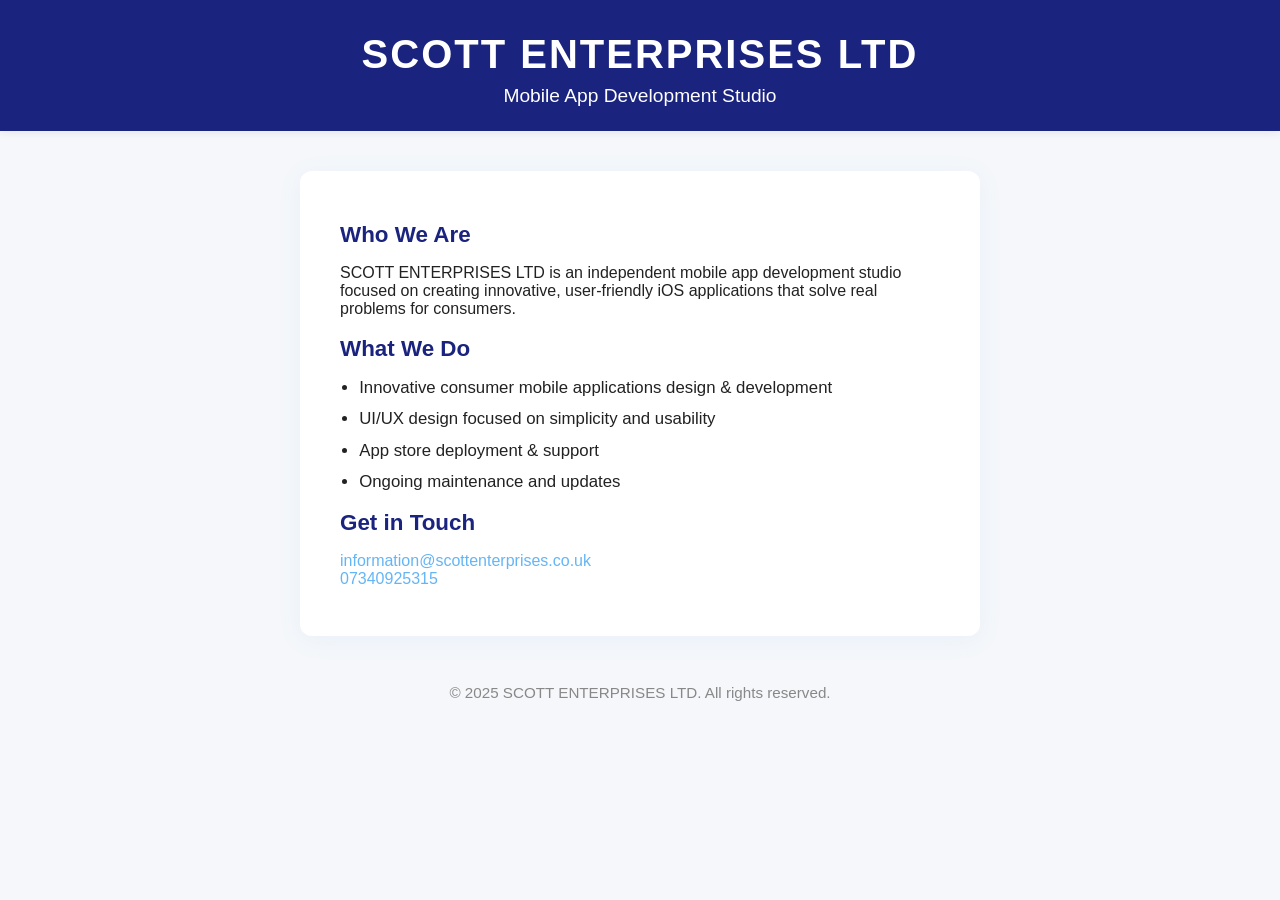
==== index.html @ ec47c18a "Rename webpage.html to index.html" ====
<!DOCTYPE html>
<html lang="en">
<head>
    <meta charset="UTF-8">
    <meta name="viewport" content="width=device-width, initial-scale=1.0">
    <title>SCOTT ENTERPRISES LTD</title>
    <style>
        :root {
            --primary: #1a237e;
            --accent: #64b5f6;
            --background: #f5f7fa;
            --text: #222;
            --white: #fff;
        }
        body {
            margin: 0;
            padding: 0;
            font-family: 'Segoe UI', 'Helvetica Neue', Arial, 'Liberation Sans', sans-serif;
            background: var(--background);
            color: var(--text);
            min-height: 100vh;
        }
        header {
            background: var(--primary);
            color: var(--white);
            padding: 2rem 0 1.5rem 0;
            text-align: center;
            box-shadow: 0 2px 8px rgba(26,35,126,0.08);
        }
        header h1 {
            margin: 0;
            font-size: 2.5rem;
            letter-spacing: 2px;
        }
        header p {
            margin: 0.5rem 0 0 0;
            font-size: 1.2rem;
            font-weight: 300;
        }
        main {
            max-width: 600px;
            margin: 2.5rem auto;
            background: var(--white);
            border-radius: 12px;
            box-shadow: 0 4px 24px rgba(100,181,246,0.08);
            padding: 2rem 2.5rem;
        }
        .section-title {
            color: var(--primary);
            font-size: 1.4rem;
            margin-bottom: 1rem;
            font-weight: 600;
        }
        ul {
            padding-left: 1.2rem;
        }
        li {
            margin-bottom: 0.7rem;
            font-size: 1.05rem;
        }
        footer {
            text-align: center;
            color: #888;
            font-size: 0.95rem;
            margin: 3rem 0 1rem 0;
        }
        @media (max-width: 700px) {
            main {
                padding: 1.2rem 1rem;
            }
            header h1 {
                font-size: 2rem;
            }
        }
    </style>
</head>
<body>
    <header>
        <h1>SCOTT ENTERPRISES LTD</h1>
        <p>Mobile App Development Studio</p>
    </header>
    <main>
        <div>
            <h2 class="section-title">Who We Are</h2>
            <p>
                SCOTT ENTERPRISES LTD is an independent mobile app development studio focused on creating innovative, user-friendly iOS applications that solve real problems for consumers.
            </p>
        </div>
        <div>
            <h2 class="section-title">What We Do</h2>
            <ul>
                <li>Innovative consumer mobile applications design &amp; development</li>
                <li>UI/UX design focused on simplicity and usability</li>
                <li>App store deployment &amp; support</li>
                <li>Ongoing maintenance and updates</li>
            </ul>
        </div>
        <div>
            <h2 class="section-title">Get in Touch</h2>
            <p>
                <a href="mailto:information@scottenterprises.co.uk" style="color: var(--accent); text-decoration: none; font-weight: 500;">information@scottenterprises.co.uk</a><br>
                <a href="tel:07340925315" style="color: var(--accent); text-decoration: none; font-weight: 500;">07340925315</a>
            </p>
        </div>
    </main>
    <footer>
        &copy; 2025 SCOTT ENTERPRISES LTD. All rights reserved.
    </footer>
</body>
</html>
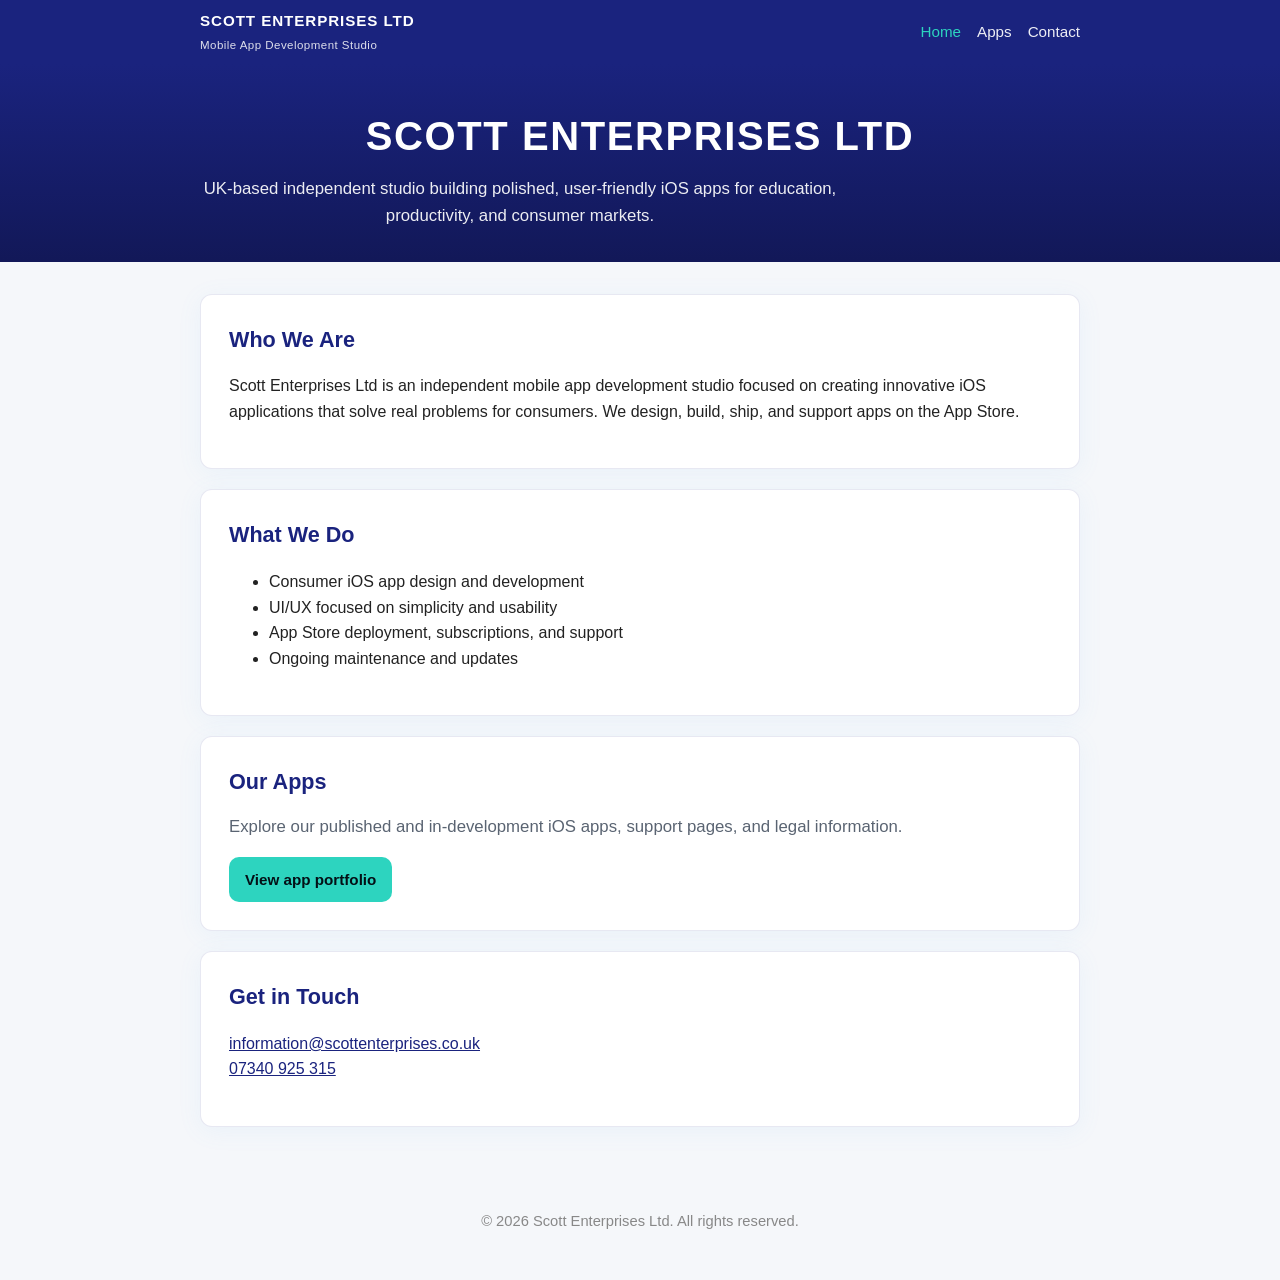
==== commit 84d23055: "Add app portfolio and CS Quiz legal pages for Scott Enterprises site. Expand the company homepage wi" ====
--- a/index.html
+++ b/index.html
@@ -1,110 +1,75 @@
 <!DOCTYPE html>
-<html lang="en">
+<html lang="en-GB">
 <head>
     <meta charset="UTF-8">
     <meta name="viewport" content="width=device-width, initial-scale=1.0">
-    <title>SCOTT ENTERPRISES LTD</title>
-    <style>
-        :root {
-            --primary: #1a237e;
-            --accent: #64b5f6;
-            --background: #f5f7fa;
-            --text: #222;
-            --white: #fff;
-        }
-        body {
-            margin: 0;
-            padding: 0;
-            font-family: 'Segoe UI', 'Helvetica Neue', Arial, 'Liberation Sans', sans-serif;
-            background: var(--background);
-            color: var(--text);
-            min-height: 100vh;
-        }
-        header {
-            background: var(--primary);
-            color: var(--white);
-            padding: 2rem 0 1.5rem 0;
-            text-align: center;
-            box-shadow: 0 2px 8px rgba(26,35,126,0.08);
-        }
-        header h1 {
-            margin: 0;
-            font-size: 2.5rem;
-            letter-spacing: 2px;
-        }
-        header p {
-            margin: 0.5rem 0 0 0;
-            font-size: 1.2rem;
-            font-weight: 300;
-        }
-        main {
-            max-width: 600px;
-            margin: 2.5rem auto;
-            background: var(--white);
-            border-radius: 12px;
-            box-shadow: 0 4px 24px rgba(100,181,246,0.08);
-            padding: 2rem 2.5rem;
-        }
-        .section-title {
-            color: var(--primary);
-            font-size: 1.4rem;
-            margin-bottom: 1rem;
-            font-weight: 600;
-        }
-        ul {
-            padding-left: 1.2rem;
-        }
-        li {
-            margin-bottom: 0.7rem;
-            font-size: 1.05rem;
-        }
-        footer {
-            text-align: center;
-            color: #888;
-            font-size: 0.95rem;
-            margin: 3rem 0 1rem 0;
-        }
-        @media (max-width: 700px) {
-            main {
-                padding: 1.2rem 1rem;
-            }
-            header h1 {
-                font-size: 2rem;
-            }
-        }
-    </style>
+    <title>Scott Enterprises Ltd | iOS App Studio</title>
+    <meta name="description" content="Scott Enterprises Ltd is a UK-based iOS app studio building consumer mobile apps including GCSE &amp; A Level CS Quiz, BetReset, and GSC Dashboard.">
+    <meta name="robots" content="index, follow">
+    <link rel="canonical" href="https://scottenterprises.co.uk/">
+    <link rel="stylesheet" href="styles.css">
 </head>
 <body>
-    <header>
-        <h1>SCOTT ENTERPRISES LTD</h1>
-        <p>Mobile App Development Studio</p>
+    <header class="site-header">
+        <div class="site-header-inner">
+            <a class="brand" href="index.html">
+                SCOTT ENTERPRISES LTD
+                <span>Mobile App Development Studio</span>
+            </a>
+            <nav class="site-nav" aria-label="Primary">
+                <a href="index.html" aria-current="page">Home</a>
+                <a href="apps/index.html">Apps</a>
+                <a href="mailto:information@scottenterprises.co.uk">Contact</a>
+            </nav>
+        </div>
     </header>
+
+    <section class="hero">
+        <div class="page-shell">
+            <h1>SCOTT ENTERPRISES LTD</h1>
+            <p>UK-based independent studio building polished, user-friendly iOS apps for education, productivity, and consumer markets.</p>
+        </div>
+    </section>
+
     <main>
-        <div>
-            <h2 class="section-title">Who We Are</h2>
-            <p>
-                SCOTT ENTERPRISES LTD is an independent mobile app development studio focused on creating innovative, user-friendly iOS applications that solve real problems for consumers.
-            </p>
-        </div>
-        <div>
-            <h2 class="section-title">What We Do</h2>
-            <ul>
-                <li>Innovative consumer mobile applications design &amp; development</li>
-                <li>UI/UX design focused on simplicity and usability</li>
-                <li>App store deployment &amp; support</li>
-                <li>Ongoing maintenance and updates</li>
-            </ul>
-        </div>
-        <div>
-            <h2 class="section-title">Get in Touch</h2>
-            <p>
-                <a href="mailto:information@scottenterprises.co.uk" style="color: var(--accent); text-decoration: none; font-weight: 500;">information@scottenterprises.co.uk</a><br>
-                <a href="tel:07340925315" style="color: var(--accent); text-decoration: none; font-weight: 500;">07340925315</a>
-            </p>
+        <div class="page-shell">
+            <section class="card">
+                <h2 class="section-title">Who We Are</h2>
+                <p>
+                    Scott Enterprises Ltd is an independent mobile app development studio focused on creating innovative iOS applications that solve real problems for consumers. We design, build, ship, and support apps on the App Store.
+                </p>
+            </section>
+
+            <section class="card">
+                <h2 class="section-title">What We Do</h2>
+                <ul>
+                    <li>Consumer iOS app design and development</li>
+                    <li>UI/UX focused on simplicity and usability</li>
+                    <li>App Store deployment, subscriptions, and support</li>
+                    <li>Ongoing maintenance and updates</li>
+                </ul>
+            </section>
+
+            <section class="card">
+                <h2 class="section-title">Our Apps</h2>
+                <p class="lead">Explore our published and in-development iOS apps, support pages, and legal information.</p>
+                <div class="button-row">
+                    <a class="button button-primary" href="apps/index.html">View app portfolio</a>
+                </div>
+            </section>
+
+            <section class="card">
+                <h2 class="section-title">Get in Touch</h2>
+                <p>
+                    <a href="mailto:information@scottenterprises.co.uk">information@scottenterprises.co.uk</a><br>
+                    <a href="tel:07340925315">07340 925 315</a>
+                </p>
+            </section>
         </div>
     </main>
-    <footer>
-        &copy; 2025 SCOTT ENTERPRISES LTD. All rights reserved.
+
+    <footer class="site-footer">
+        <p>&copy; 2026 Scott Enterprises Ltd. All rights reserved.</p>
     </footer>
 </body>
 </html>
--- a/styles.css
+++ b/styles.css
@@ -0,0 +1,275 @@
+:root {
+    --primary: #1a237e;
+    --primary-dark: #121858;
+    --accent: #2dd4bf;
+    --accent-soft: #64b5f6;
+    --background: #f5f7fa;
+    --text: #222;
+    --muted: #5a6472;
+    --white: #fff;
+    --border: rgba(26, 35, 126, 0.1);
+    --shadow: 0 4px 24px rgba(100, 181, 246, 0.08);
+    --radius: 12px;
+    --max-width: 920px;
+}
+
+* {
+    box-sizing: border-box;
+}
+
+body {
+    margin: 0;
+    font-family: 'Segoe UI', 'Helvetica Neue', Arial, 'Liberation Sans', sans-serif;
+    background: var(--background);
+    color: var(--text);
+    min-height: 100vh;
+    line-height: 1.6;
+}
+
+a {
+    color: var(--primary);
+}
+
+a:hover {
+    color: var(--accent-soft);
+}
+
+.site-header {
+    background: var(--primary);
+    color: var(--white);
+    box-shadow: 0 2px 8px rgba(26, 35, 126, 0.12);
+}
+
+.site-header-inner,
+.page-shell {
+    max-width: var(--max-width);
+    margin: 0 auto;
+    padding: 0 1.25rem;
+}
+
+.site-header-inner {
+    display: flex;
+    align-items: center;
+    justify-content: space-between;
+    gap: 1rem;
+    min-height: 4rem;
+}
+
+.brand {
+    color: var(--white);
+    text-decoration: none;
+    font-weight: 700;
+    letter-spacing: 0.06em;
+    font-size: 0.95rem;
+}
+
+.brand span {
+    display: block;
+    font-size: 0.72rem;
+    font-weight: 400;
+    letter-spacing: 0.04em;
+    opacity: 0.85;
+    margin-top: 0.15rem;
+}
+
+.site-nav {
+    display: flex;
+    flex-wrap: wrap;
+    gap: 0.35rem 1rem;
+}
+
+.site-nav a {
+    color: rgba(255, 255, 255, 0.92);
+    text-decoration: none;
+    font-size: 0.95rem;
+}
+
+.site-nav a:hover,
+.site-nav a[aria-current="page"] {
+    color: var(--accent);
+}
+
+.hero {
+    background: linear-gradient(180deg, var(--primary) 0%, var(--primary-dark) 100%);
+    color: var(--white);
+    padding: 2.5rem 0 2rem;
+    text-align: center;
+}
+
+.hero-compact {
+    padding: 2rem 0 1.5rem;
+    text-align: left;
+}
+
+.hero h1 {
+    margin: 0 0 0.5rem;
+    font-size: clamp(1.8rem, 4vw, 2.5rem);
+    letter-spacing: 0.04em;
+}
+
+.hero p {
+    margin: 0;
+    font-size: 1.05rem;
+    font-weight: 300;
+    opacity: 0.92;
+    max-width: 40rem;
+}
+
+.hero-compact p {
+    max-width: none;
+}
+
+main {
+    padding: 2rem 0 3rem;
+}
+
+.card,
+.panel {
+    background: var(--white);
+    border-radius: var(--radius);
+    box-shadow: var(--shadow);
+    border: 1px solid var(--border);
+    padding: 1.75rem;
+    margin-bottom: 1.25rem;
+}
+
+.section-title {
+    color: var(--primary);
+    font-size: 1.35rem;
+    margin: 0 0 0.85rem;
+    font-weight: 600;
+}
+
+.lead {
+    font-size: 1.05rem;
+    color: var(--muted);
+    margin-top: 0;
+}
+
+.grid-2 {
+    display: grid;
+    gap: 1rem;
+}
+
+.app-card {
+    display: grid;
+    grid-template-columns: 64px 1fr;
+    gap: 1rem;
+    align-items: start;
+}
+
+.app-icon {
+    width: 64px;
+    height: 64px;
+    border-radius: 14px;
+    box-shadow: 0 6px 18px rgba(0, 0, 0, 0.12);
+}
+
+.app-card h3 {
+    margin: 0 0 0.35rem;
+    font-size: 1.15rem;
+}
+
+.app-card p {
+    margin: 0 0 0.75rem;
+    color: var(--muted);
+    font-size: 0.98rem;
+}
+
+.meta-links {
+    display: flex;
+    flex-wrap: wrap;
+    gap: 0.5rem 1rem;
+    font-size: 0.92rem;
+}
+
+.meta-links a {
+    text-decoration: none;
+    font-weight: 500;
+}
+
+.button-row {
+    display: flex;
+    flex-wrap: wrap;
+    gap: 0.75rem;
+    margin-top: 1rem;
+}
+
+.button {
+    display: inline-block;
+    padding: 0.65rem 1rem;
+    border-radius: 10px;
+    text-decoration: none;
+    font-weight: 600;
+    font-size: 0.95rem;
+}
+
+.button-primary {
+    background: var(--accent);
+    color: #041016;
+}
+
+.button-secondary {
+    background: rgba(26, 35, 126, 0.08);
+    color: var(--primary);
+}
+
+.legal-content h2 {
+    font-size: 1.15rem;
+    margin: 1.75rem 0 0.65rem;
+    color: var(--primary);
+}
+
+.legal-content h2:first-child {
+    margin-top: 0;
+}
+
+.legal-content p,
+.legal-content li {
+    color: #333;
+}
+
+.legal-content ul {
+    padding-left: 1.2rem;
+}
+
+.legal-updated {
+    color: var(--muted);
+    font-size: 0.92rem;
+    margin-bottom: 1.25rem;
+}
+
+.site-footer {
+    text-align: center;
+    color: #888;
+    font-size: 0.92rem;
+    padding: 0 1rem 2rem;
+}
+
+.site-footer a {
+    color: #666;
+}
+
+@media (min-width: 700px) {
+    .grid-2 {
+        grid-template-columns: 1fr 1fr;
+    }
+}
+
+@media (max-width: 640px) {
+    .site-header-inner {
+        flex-direction: column;
+        align-items: flex-start;
+        padding-top: 1rem;
+        padding-bottom: 1rem;
+    }
+
+    .app-card {
+        grid-template-columns: 56px 1fr;
+    }
+
+    .app-icon {
+        width: 56px;
+        height: 56px;
+    }
+}
